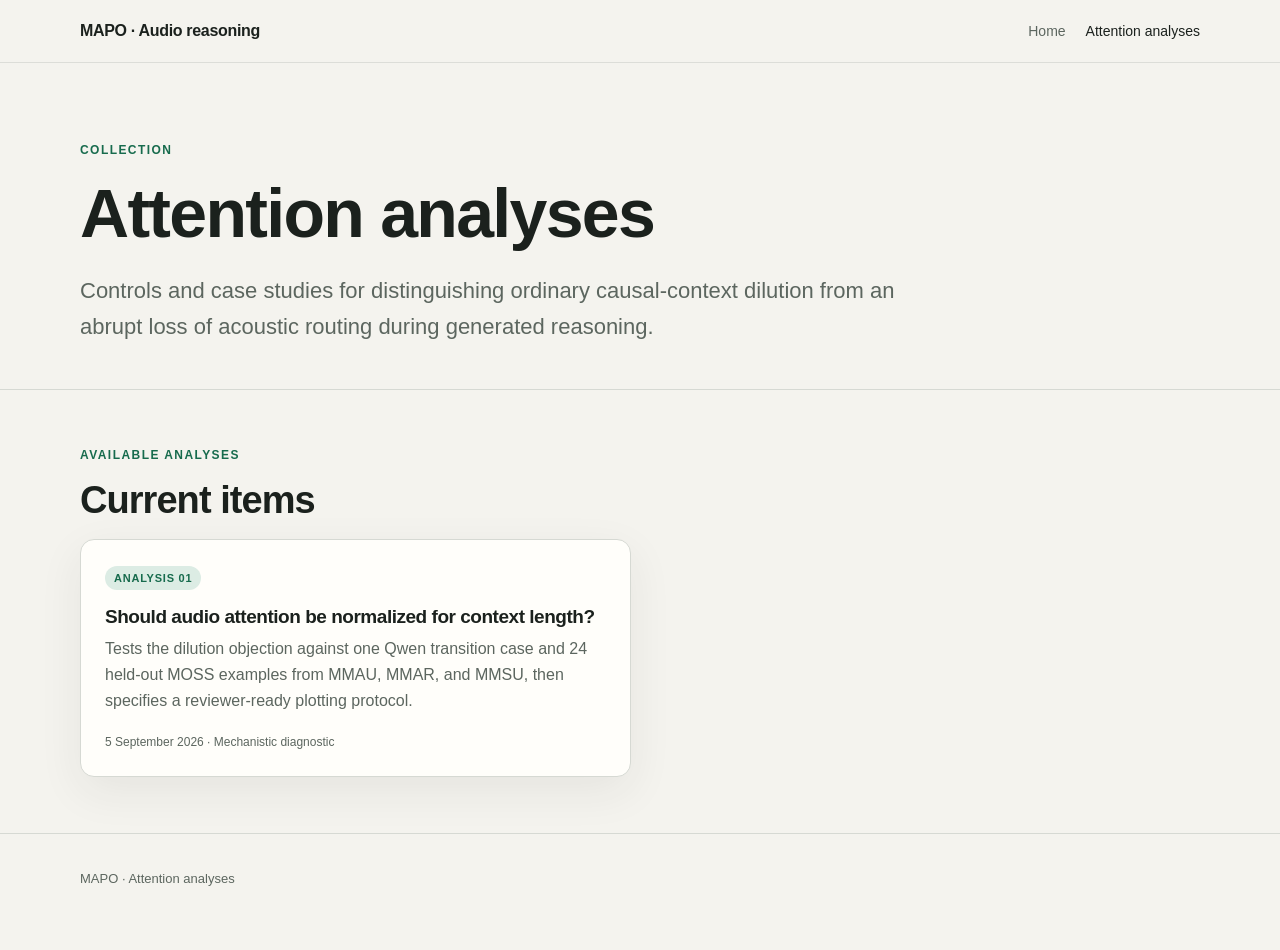
==== attention/index.html @ 3728f75b "Publish audio attention normalization analysis" ====
<!doctype html>
<html lang="en">
<head>
  <meta charset="utf-8">
  <meta name="viewport" content="width=device-width, initial-scale=1">
  <meta name="description" content="MAPO attention analyses for audio-language model reasoning.">
  <title>Attention analyses · MAPO</title>
  <link rel="stylesheet" href="../assets/site.css">
</head>
<body>
  <nav class="site-nav" aria-label="Primary navigation">
    <div class="nav-inner">
      <a class="brand" href="../index.html">MAPO · Audio reasoning</a>
      <div class="nav-links">
        <a href="../index.html">Home</a>
        <a href="../attention/" aria-current="page">Attention analyses</a>
      </div>
    </div>
  </nav>
  <main>
    <header class="hero">
      <div class="container">
        <p class="eyebrow">Collection</p>
        <h1>Attention analyses</h1>
        <p class="lede">Controls and case studies for distinguishing ordinary causal-context dilution from an abrupt loss of acoustic routing during generated reasoning.</p>
      </div>
    </header>
    <section class="section">
      <div class="container">
        <p class="eyebrow">Available analyses</p>
        <h2>Current items</h2>
        <div class="card-grid">
          <a class="card card-link" href="normalizing-audio-attention.html">
            <span class="tag green">Analysis 01</span>
            <h3>Should audio attention be normalized for context length?</h3>
            <p>Tests the dilution objection against one Qwen transition case and 24 held-out MOSS examples from MMAU, MMAR, and MMSU, then specifies a reviewer-ready plotting protocol.</p>
            <p class="item-meta">5 September 2026 · Mechanistic diagnostic</p>
          </a>
        </div>
      </div>
    </section>
  </main>
  <footer class="site-footer"><div class="container">MAPO · Attention analyses</div></footer>
</body>
</html>
---- assets/site.css ----
:root {
  color-scheme: light;
  --bg: #f4f3ee;
  --surface: #fffefa;
  --surface-2: #e9ebe5;
  --text: #1b211d;
  --muted: #5c665f;
  --border: #d6d9d3;
  --accent: #176b4d;
  --accent-soft: #dcece4;
  --blue: #245d91;
  --blue-soft: #dce9f5;
  --amber: #8a5a00;
  --amber-soft: #f4e9cc;
  --shadow: 0 14px 45px rgba(42, 45, 39, 0.07);
}

@media (prefers-color-scheme: dark) {
  :root {
    color-scheme: dark;
    --bg: #121512;
    --surface: #191d1a;
    --surface-2: #242a25;
    --text: #edf1ed;
    --muted: #aab5ac;
    --border: #343c36;
    --accent: #6ac79e;
    --accent-soft: #183c2c;
    --blue: #81b8e8;
    --blue-soft: #1a3349;
    --amber: #edbd66;
    --amber-soft: #493817;
    --shadow: 0 14px 45px rgba(0, 0, 0, 0.2);
  }
}

* { box-sizing: border-box; }
html { scroll-behavior: smooth; scroll-padding-top: 84px; }
body {
  margin: 0;
  background: var(--bg);
  color: var(--text);
  font: 16px/1.64 ui-sans-serif, -apple-system, BlinkMacSystemFont, "Segoe UI", sans-serif;
  -webkit-font-smoothing: antialiased;
}
a { color: var(--accent); }
a:hover { text-decoration-thickness: 2px; }
.site-nav {
  position: sticky;
  top: 0;
  z-index: 20;
  border-bottom: 1px solid color-mix(in srgb, var(--border) 80%, transparent);
  background: color-mix(in srgb, var(--bg) 88%, transparent);
  backdrop-filter: blur(14px);
}
.nav-inner {
  width: min(1120px, calc(100% - 40px));
  min-height: 62px;
  margin: auto;
  display: flex;
  align-items: center;
  gap: 24px;
}
.brand { margin-right: auto; color: var(--text); font-weight: 730; letter-spacing: -0.02em; text-decoration: none; }
.nav-links { display: flex; gap: 20px; }
.nav-links a { color: var(--muted); font-size: 14px; text-decoration: none; }
.nav-links a:hover, .nav-links a[aria-current="page"] { color: var(--text); }
.container { width: min(1120px, calc(100% - 40px)); margin: auto; }
.hero { padding: 78px 0 44px; border-bottom: 1px solid var(--border); }
.report-hero h1 { max-width: 1040px; }
.eyebrow { margin: 0 0 12px; color: var(--accent); font-size: 12px; font-weight: 760; letter-spacing: 0.12em; text-transform: uppercase; }
h1, h2, h3 { line-height: 1.18; letter-spacing: -0.025em; text-wrap: balance; }
h1 { max-width: 900px; margin: 0; font-size: clamp(36px, 6vw, 68px); }
h2 { margin: 0 0 16px; font-size: clamp(27px, 3vw, 38px); }
h3 { margin: 0 0 8px; font-size: 19px; }
.lede { max-width: 850px; margin: 20px 0 0; color: var(--muted); font-size: clamp(18px, 2vw, 22px); }
.button-row { display: flex; flex-wrap: wrap; gap: 10px; margin-top: 28px; }
.button { display: inline-flex; align-items: center; min-height: 42px; padding: 0 16px; border: 1px solid var(--border); border-radius: 9px; background: var(--surface); color: var(--text); font-size: 14px; font-weight: 680; text-decoration: none; }
.button.primary { border-color: var(--accent); background: var(--accent); color: var(--bg); }
.section { padding: 56px 0; border-bottom: 1px solid var(--border); }
article > .section { padding-left: 0; padding-right: 0; }
.card-grid { display: grid; grid-template-columns: repeat(2, minmax(0, 1fr)); gap: 18px; }
.card { min-width: 0; padding: 24px; border: 1px solid var(--border); border-radius: 14px; background: var(--surface); box-shadow: var(--shadow); }
.card p { margin: 8px 0 0; color: var(--muted); }
.card .tag { margin-bottom: 16px; }
.card .item-meta { margin-top: 18px; font-size: 12px; }
.card-link { display: block; color: inherit; text-decoration: none; }
.card-link:hover { border-color: var(--accent); transform: translateY(-1px); }
.tag { display: inline-flex; padding: 3px 9px; border-radius: 999px; background: var(--surface-2); color: var(--muted); font-size: 11px; font-weight: 760; letter-spacing: 0.07em; text-transform: uppercase; }
.tag.green { background: var(--accent-soft); color: var(--accent); }
.stat-grid { display: grid; grid-template-columns: repeat(4, 1fr); gap: 12px; margin: 24px 0; }
.stat { padding: 19px; border: 1px solid var(--border); border-radius: 12px; background: var(--surface); }
.stat strong { display: block; font-size: 24px; font-variant-numeric: tabular-nums; }
.stat span { display: block; margin-top: 4px; color: var(--muted); font-size: 13px; }
.callout { margin: 22px 0; padding: 18px 20px; border-left: 4px solid var(--accent); border-radius: 0 10px 10px 0; background: var(--accent-soft); }
.callout.amber { border-color: var(--amber); background: var(--amber-soft); }
.callout p { margin: 5px 0 0; }
.prose { max-width: 860px; }
.prose p { margin: 0 0 18px; }
.prose li + li { margin-top: 8px; }
.split { display: grid; grid-template-columns: 220px minmax(0, 860px); gap: 40px; align-items: start; }
.toc { position: sticky; top: 88px; padding: 16px; border-left: 2px solid var(--border); }
.toc strong { display: block; margin-bottom: 9px; font-size: 12px; letter-spacing: .08em; text-transform: uppercase; }
.toc a { display: block; padding: 4px 0; color: var(--muted); font-size: 13px; text-decoration: none; }
.toc a:hover { color: var(--text); }
.table-wrap { overflow-x: auto; margin: 22px 0; border: 1px solid var(--border); border-radius: 12px; }
table { width: 100%; border-collapse: collapse; background: var(--surface); font-size: 14px; }
caption { padding: 12px 14px; color: var(--muted); font-size: 13px; text-align: left; caption-side: bottom; }
th, td { padding: 12px 14px; border-bottom: 1px solid var(--border); text-align: left; vertical-align: top; }
tr:last-child td { border-bottom: 0; }
th { color: var(--muted); font-size: 11px; letter-spacing: .07em; text-transform: uppercase; }
.analysis-figure { margin: 30px 0 38px; }
.analysis-figure img { display: block; width: 100%; height: auto; border: 1px solid var(--border); border-radius: 12px; background: white; }
.analysis-figure a { display: block; }
.analysis-figure figcaption { margin-top: 11px; color: var(--muted); font-size: 13px; }
.compact-figure img { max-height: 720px; object-fit: contain; }
.steps { list-style: none; margin: 24px 0; padding: 0; counter-reset: step; }
.steps li { position: relative; margin: 0 0 14px; padding: 18px 20px 18px 64px; border: 1px solid var(--border); border-radius: 12px; background: var(--surface); }
.steps li::before { counter-increment: step; content: counter(step); position: absolute; top: 17px; left: 18px; width: 28px; height: 28px; display: grid; place-items: center; border-radius: 50%; background: var(--accent-soft); color: var(--accent); font-weight: 800; }
.steps strong { display: block; margin-bottom: 4px; }
.steps p { margin: 0; color: var(--muted); }
code { font-family: ui-monospace, "SFMono-Regular", Consolas, monospace; font-size: .88em; overflow-wrap: anywhere; }
.equation { overflow-x: auto; margin: 14px 0 20px; padding: 16px 18px; border-radius: 9px; background: var(--surface-2); }
.equation mjx-container[display="true"] { margin: 0 !important; }
mjx-container { max-width: 100%; }
details { margin: 16px 0; padding: 16px 18px; border: 1px solid var(--border); border-radius: 10px; background: var(--surface); }
summary { cursor: pointer; font-weight: 720; }
.site-footer { padding: 34px 0 60px; color: var(--muted); font-size: 13px; }

@media (max-width: 850px) {
  .stat-grid { grid-template-columns: repeat(2, 1fr); }
  .split { grid-template-columns: 1fr; }
  .toc { position: static; display: none; }
}
@media (max-width: 620px) {
  .nav-inner, .container { width: min(100% - 28px, 1120px); }
  .nav-links { gap: 12px; }
  .brand { font-size: 14px; }
  .hero { padding-top: 48px; }
  .card-grid, .stat-grid { grid-template-columns: 1fr; }
  .card { padding: 20px; }
  th, td { padding: 10px 11px; }
}
@media print {
  .site-nav, .toc, .button-row { display: none; }
  body { background: white; color: black; }
  .container { width: 100%; }
  .hero { padding-top: 0; }
  .card, .stat, details { box-shadow: none; break-inside: avoid; }
}
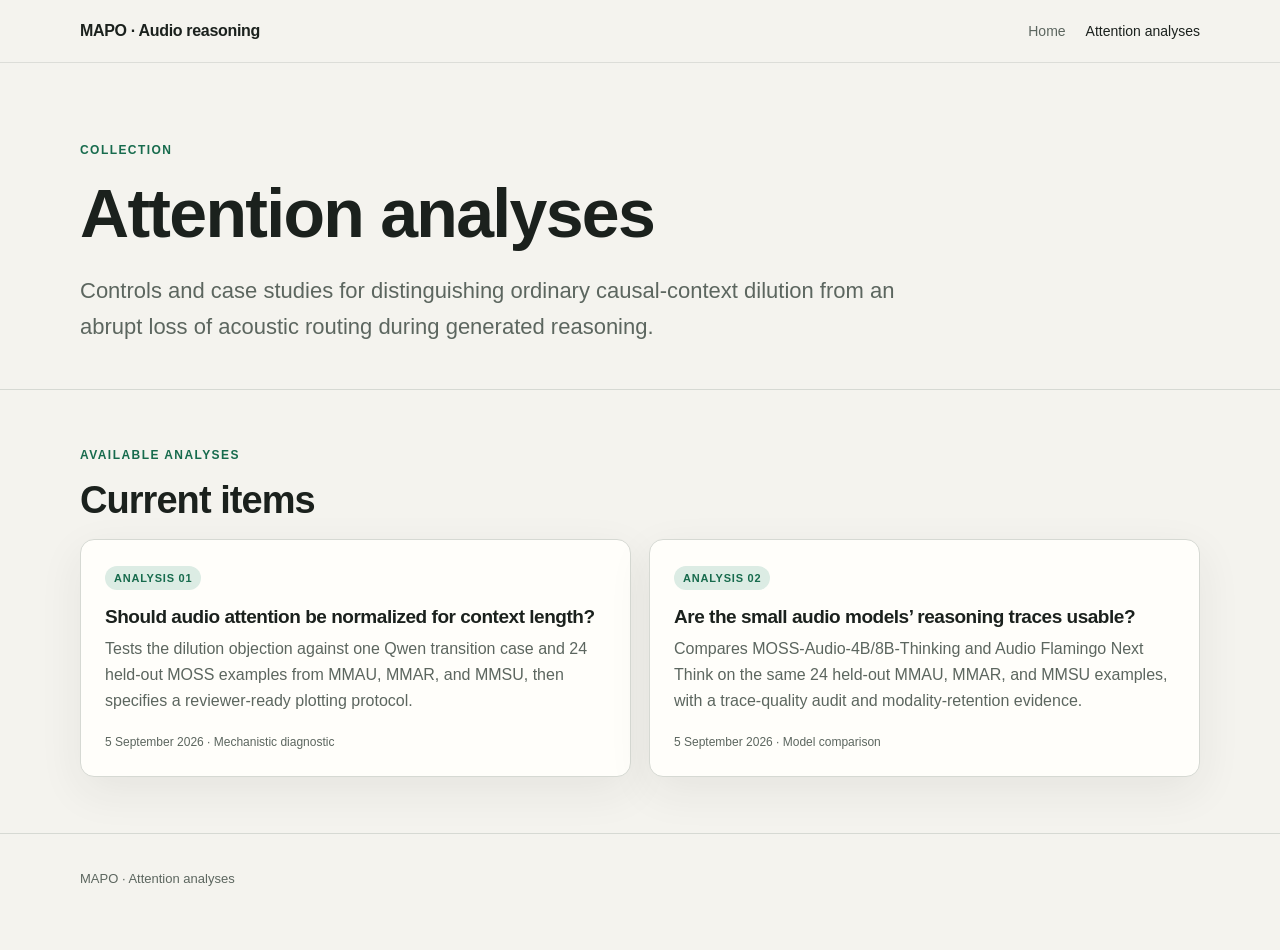
==== commit a6319e2f: "Publish audio thinking model comparison" ====
--- a/attention/index.html
+++ b/attention/index.html
@@ -36,6 +36,12 @@
             <p>Tests the dilution objection against one Qwen transition case and 24 held-out MOSS examples from MMAU, MMAR, and MMSU, then specifies a reviewer-ready plotting protocol.</p>
             <p class="item-meta">5 September 2026 · Mechanistic diagnostic</p>
           </a>
+          <a class="card card-link" href="cot-quality-comparison.html">
+            <span class="tag green">Analysis 02</span>
+            <h3>Are the small audio models’ reasoning traces usable?</h3>
+            <p>Compares MOSS-Audio-4B/8B-Thinking and Audio Flamingo Next Think on the same 24 held-out MMAU, MMAR, and MMSU examples, with a trace-quality audit and modality-retention evidence.</p>
+            <p class="item-meta">5 September 2026 · Model comparison</p>
+          </a>
         </div>
       </div>
     </section>
--- a/assets/site.css
+++ b/assets/site.css
@@ -125,6 +125,12 @@
 mjx-container { max-width: 100%; }
 details { margin: 16px 0; padding: 16px 18px; border: 1px solid var(--border); border-radius: 10px; background: var(--surface); }
 summary { cursor: pointer; font-weight: 720; }
+.trace-card { margin: 30px 0 46px; padding: 22px; border: 1px solid var(--border); border-radius: 14px; background: var(--surface); box-shadow: var(--shadow); }
+.trace-heading { display: flex; align-items: flex-start; justify-content: space-between; gap: 18px; }
+.trace-heading h3 { margin-top: 9px; overflow-wrap: anywhere; }
+.score-pill { flex: 0 0 auto; padding: 6px 10px; border-radius: 999px; background: var(--blue-soft); color: var(--blue); font-variant-numeric: tabular-nums; }
+.trace-text { margin-top: 14px; color: var(--muted); font: 13px/1.6 ui-monospace, "SFMono-Regular", Consolas, monospace; }
+.item-meta { color: var(--muted); font-size: 12px; }
 .site-footer { padding: 34px 0 60px; color: var(--muted); font-size: 13px; }
 
 @media (max-width: 850px) {
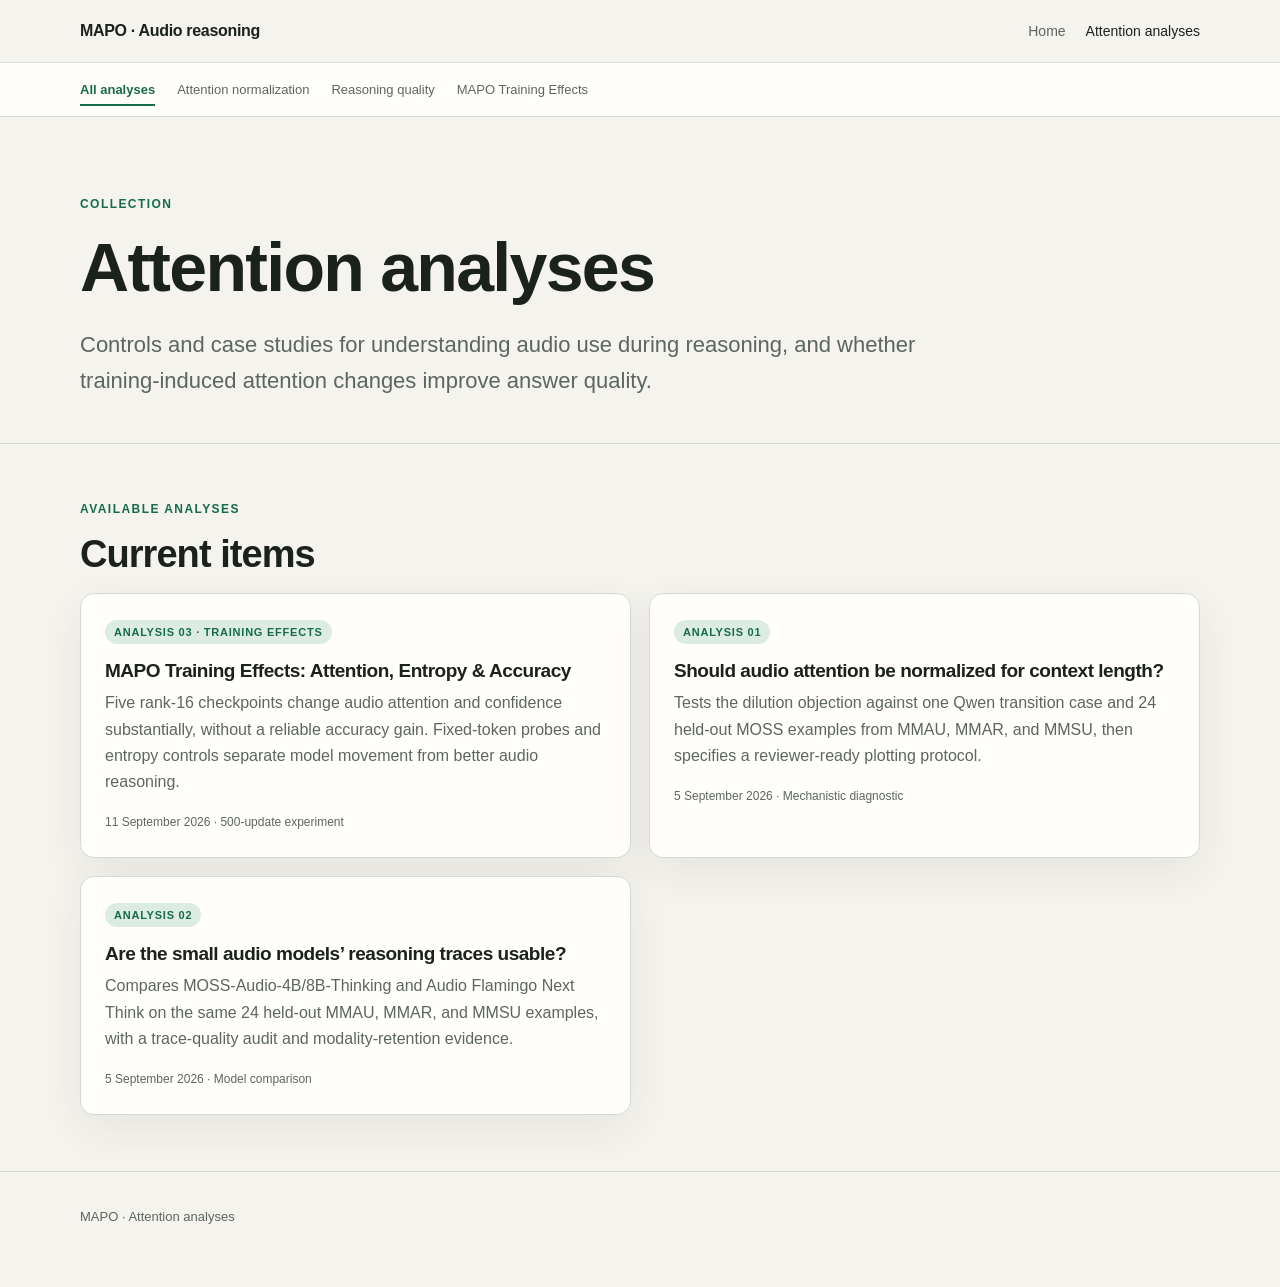
==== commit 9a8a00f9: "Publish MAPO Training Effects attention and entropy report" ====
--- a/attention/index.html
+++ b/attention/index.html
@@ -16,13 +16,13 @@
         <a href="../attention/" aria-current="page">Attention analyses</a>
       </div>
     </div>
-  </nav>
+  </nav><nav class="analysis-tabs" aria-label="Attention analysis sub-tabs"><div class="container"><a href="../attention/" aria-current="page">All analyses</a><a href="../attention/normalizing-audio-attention.html">Attention normalization</a><a href="../attention/cot-quality-comparison.html">Reasoning quality</a><a href="../attention/mapo-training-effects.html">MAPO Training Effects</a></div></nav>
   <main>
     <header class="hero">
       <div class="container">
         <p class="eyebrow">Collection</p>
         <h1>Attention analyses</h1>
-        <p class="lede">Controls and case studies for distinguishing ordinary causal-context dilution from an abrupt loss of acoustic routing during generated reasoning.</p>
+        <p class="lede">Controls and case studies for understanding audio use during reasoning, and whether training-induced attention changes improve answer quality.</p>
       </div>
     </header>
     <section class="section">
@@ -30,6 +30,12 @@
         <p class="eyebrow">Available analyses</p>
         <h2>Current items</h2>
         <div class="card-grid">
+          <a class="card card-link" href="mapo-training-effects.html">
+            <span class="tag green">Analysis 03 · Training effects</span>
+            <h3>MAPO Training Effects: Attention, Entropy &amp; Accuracy</h3>
+            <p>Five rank-16 checkpoints change audio attention and confidence substantially, without a reliable accuracy gain. Fixed-token probes and entropy controls separate model movement from better audio reasoning.</p>
+            <p class="item-meta">11 September 2026 · 500-update experiment</p>
+          </a>
           <a class="card card-link" href="normalizing-audio-attention.html">
             <span class="tag green">Analysis 01</span>
             <h3>Should audio attention be normalized for context length?</h3>
--- a/assets/site.css
+++ b/assets/site.css
@@ -65,6 +65,12 @@
 .nav-links { display: flex; gap: 20px; }
 .nav-links a { color: var(--muted); font-size: 14px; text-decoration: none; }
 .nav-links a:hover, .nav-links a[aria-current="page"] { color: var(--text); }
+.analysis-tabs { border-bottom: 1px solid var(--border); background: var(--surface); }
+.analysis-tabs .container { display: flex; flex-wrap: wrap; gap: 4px 22px; padding-top: 10px; padding-bottom: 10px; }
+.analysis-tabs a { padding: 6px 0; color: var(--muted); font-size: 13px; text-decoration: none; }
+.analysis-tabs a[aria-current="page"] { color: var(--accent); font-weight: 750; box-shadow: inset 0 -2px var(--accent); }
+.section-links { display: flex; flex-wrap: wrap; gap: 9px 20px; margin-top: 24px; font-size: 14px; }
+.metric-table td:not(:first-child) { font-variant-numeric: tabular-nums; white-space: nowrap; }
 .container { width: min(1120px, calc(100% - 40px)); margin: auto; }
 .hero { padding: 78px 0 44px; border-bottom: 1px solid var(--border); }
 .report-hero h1 { max-width: 1040px; }
@@ -112,6 +118,7 @@
 .analysis-figure { margin: 30px 0 38px; }
 .analysis-figure img { display: block; width: 100%; height: auto; border: 1px solid var(--border); border-radius: 12px; background: white; }
 .analysis-figure a { display: block; }
+.analysis-figure figcaption a { display: inline; }
 .analysis-figure figcaption { margin-top: 11px; color: var(--muted); font-size: 13px; }
 .compact-figure img { max-height: 720px; object-fit: contain; }
 .steps { list-style: none; margin: 24px 0; padding: 0; counter-reset: step; }
@@ -140,6 +147,7 @@
 }
 @media (max-width: 620px) {
   .nav-inner, .container { width: min(100% - 28px, 1120px); }
+  .nav-inner { flex-wrap: wrap; gap: 6px 20px; padding-top: 10px; padding-bottom: 10px; }
   .nav-links { gap: 12px; }
   .brand { font-size: 14px; }
   .hero { padding-top: 48px; }
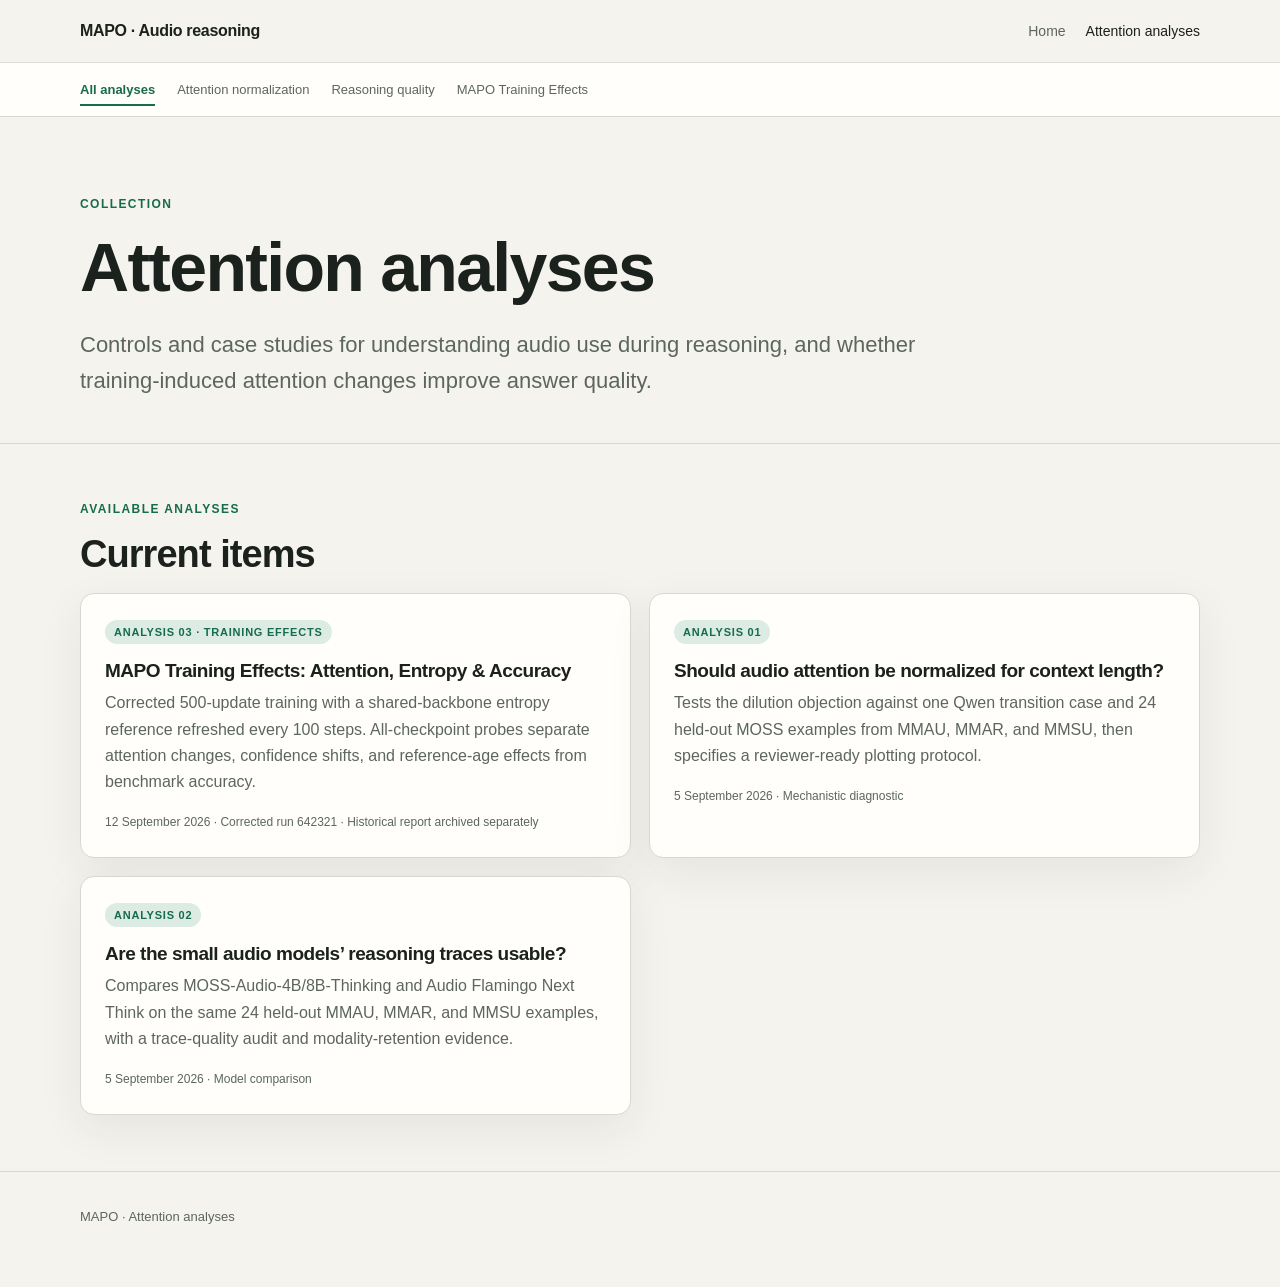
==== commit e2baea85: "Publish corrected ref100 MAPO checkpoint analysis and archive pre-fix results" ====
--- a/attention/index.html
+++ b/attention/index.html
@@ -33,8 +33,8 @@
           <a class="card card-link" href="mapo-training-effects.html">
             <span class="tag green">Analysis 03 · Training effects</span>
             <h3>MAPO Training Effects: Attention, Entropy &amp; Accuracy</h3>
-            <p>Five rank-16 checkpoints change audio attention and confidence substantially, without a reliable accuracy gain. Fixed-token probes and entropy controls separate model movement from better audio reasoning.</p>
-            <p class="item-meta">11 September 2026 · 500-update experiment</p>
+            <p>Corrected 500-update training with a shared-backbone entropy reference refreshed every 100 steps. All-checkpoint probes separate attention changes, confidence shifts, and reference-age effects from benchmark accuracy.</p>
+            <p class="item-meta">12 September 2026 · Corrected run 642321 · Historical report archived separately</p>
           </a>
           <a class="card card-link" href="normalizing-audio-attention.html">
             <span class="tag green">Analysis 01</span>
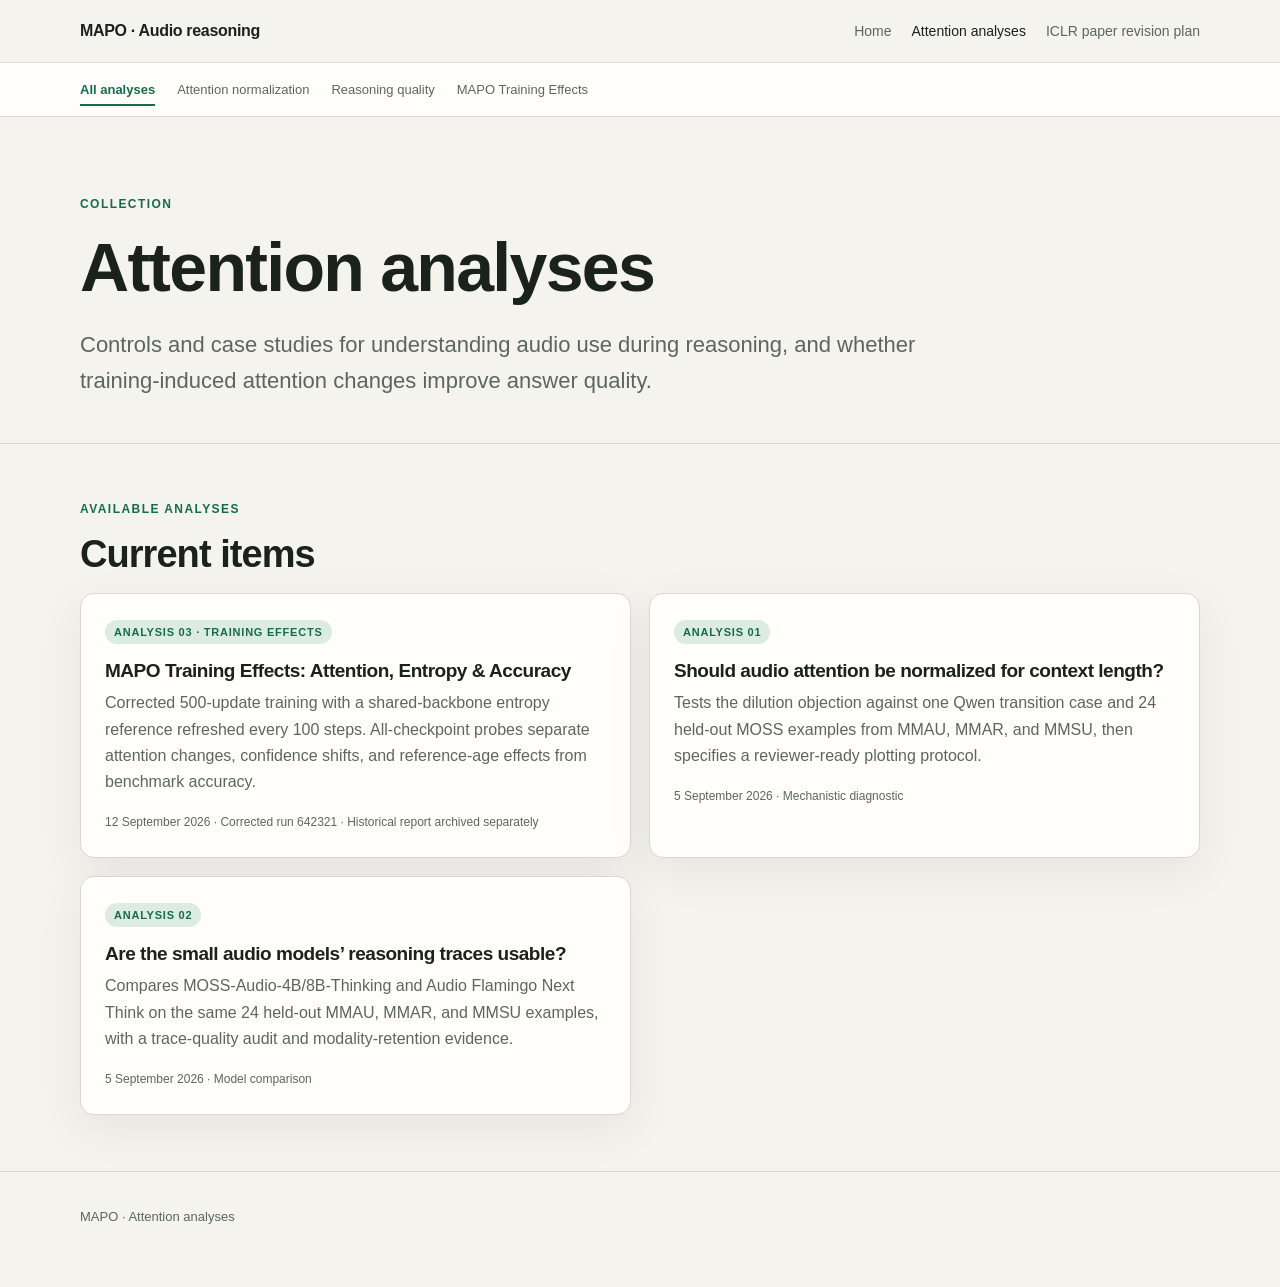
==== commit de8a030f: "Add ICLR paper revision plan and evidence previews" ====
--- a/attention/index.html
+++ b/attention/index.html
@@ -14,6 +14,7 @@
       <div class="nav-links">
         <a href="../index.html">Home</a>
         <a href="../attention/" aria-current="page">Attention analyses</a>
+        <a href="../paper/iclr-revision-plan.html">ICLR paper revision plan</a>
       </div>
     </div>
   </nav><nav class="analysis-tabs" aria-label="Attention analysis sub-tabs"><div class="container"><a href="../attention/" aria-current="page">All analyses</a><a href="../attention/normalizing-audio-attention.html">Attention normalization</a><a href="../attention/cot-quality-comparison.html">Reasoning quality</a><a href="../attention/mapo-training-effects.html">MAPO Training Effects</a></div></nav>
--- a/assets/site.css
+++ b/assets/site.css
@@ -62,7 +62,7 @@
   gap: 24px;
 }
 .brand { margin-right: auto; color: var(--text); font-weight: 730; letter-spacing: -0.02em; text-decoration: none; }
-.nav-links { display: flex; gap: 20px; }
+.nav-links { display: flex; flex-wrap: wrap; gap: 20px; }
 .nav-links a { color: var(--muted); font-size: 14px; text-decoration: none; }
 .nav-links a:hover, .nav-links a[aria-current="page"] { color: var(--text); }
 .analysis-tabs { border-bottom: 1px solid var(--border); background: var(--surface); }
